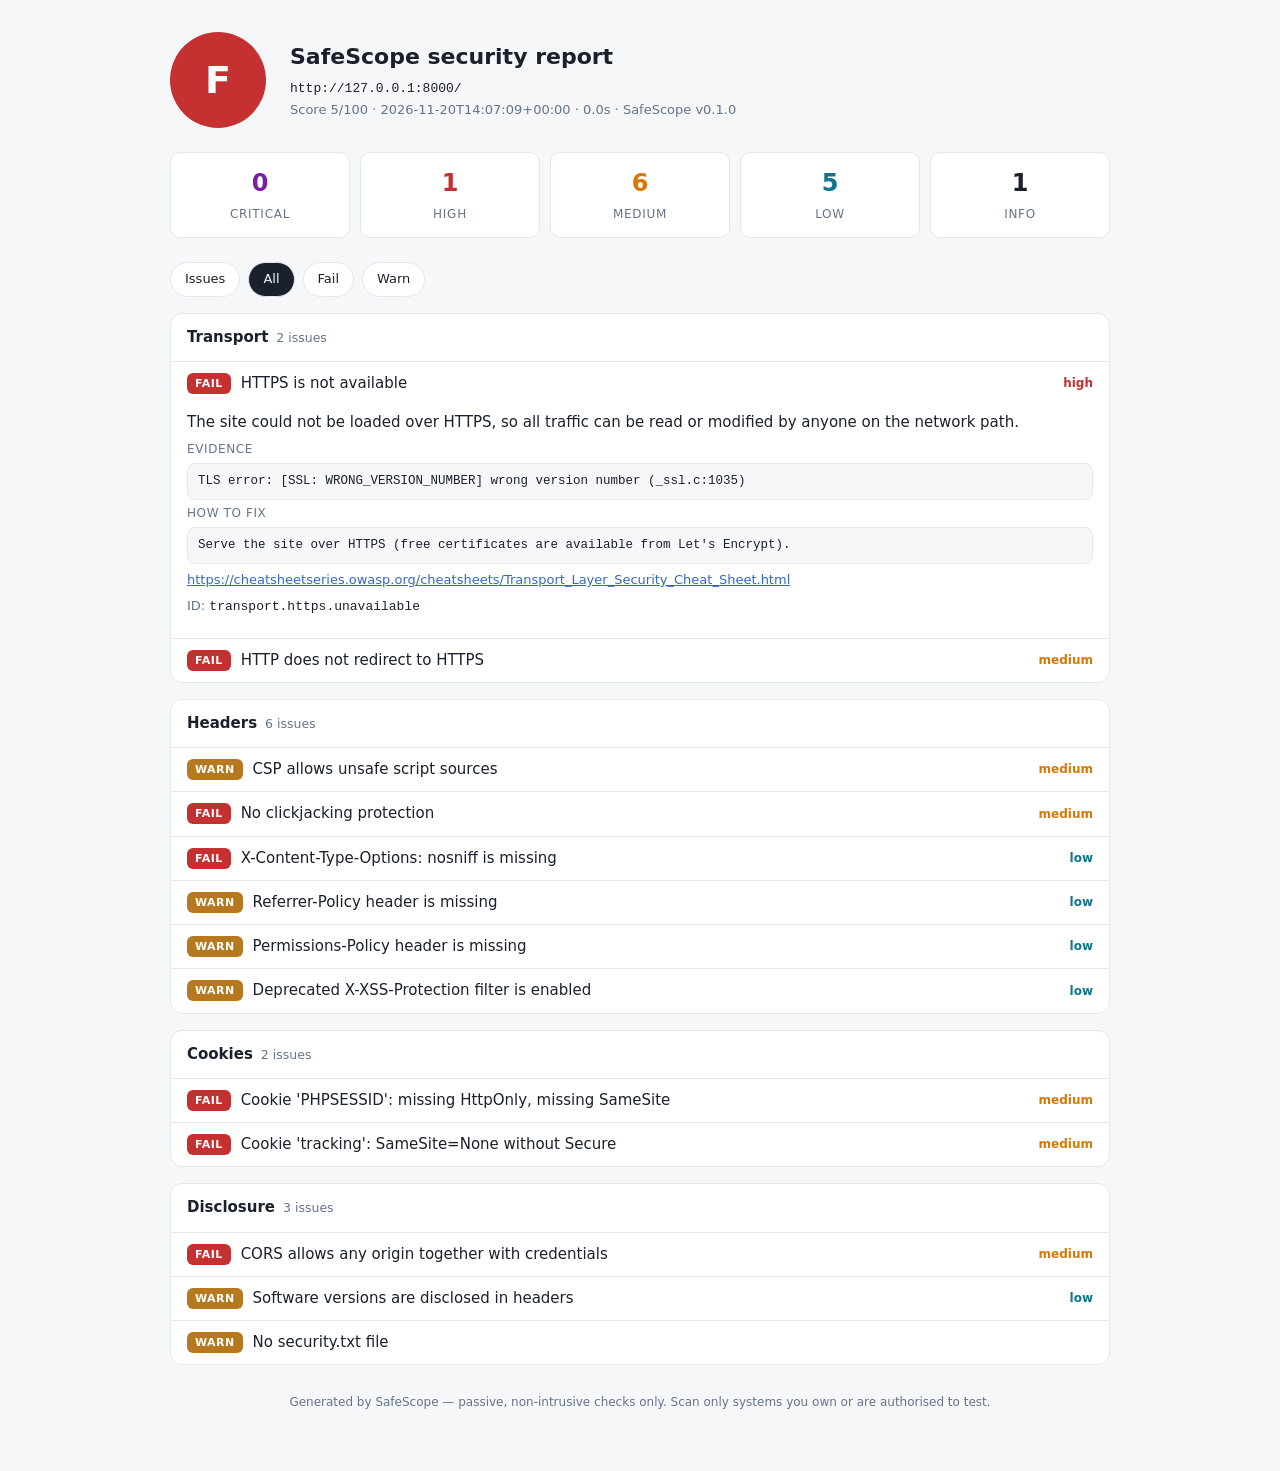
==== examples/sample-report.html @ 5783625c "feat: SafeScope v0.1.0 - passive web security posture scanner - transport, tls, headers, cookies and" ====
<!DOCTYPE html>
<html lang="en">
<head>
<meta charset="utf-8">
<meta name="viewport" content="width=device-width,initial-scale=1">
<title>SafeScope report – http://127.0.0.1:8000/</title>
<style>
:root{--bg:#f6f7f9;--card:#fff;--ink:#1a202c;--muted:#64748b;--line:#e2e8f0;
--pass:#1f9d55;--fail:#c53030;--warn:#b7791f;--info:#3567c6;--error:#8b3fb8;
--critical:#7b1fa2;--high:#c53030;--medium:#d97706;--low:#0e7490}
@media (prefers-color-scheme:dark){:root{--bg:#0f141a;--card:#171e27;--ink:#e6edf3;
--muted:#8b98a8;--line:#273241}}
*{box-sizing:border-box}
body{margin:0;background:var(--bg);color:var(--ink);
font:15px/1.55 system-ui,-apple-system,"Segoe UI",Roboto,sans-serif}
.wrap{max-width:980px;margin:0 auto;padding:32px 20px 60px}
header{display:flex;gap:24px;align-items:center;flex-wrap:wrap;margin-bottom:24px}
.grade{width:96px;height:96px;border-radius:50%;display:grid;place-items:center;
color:#fff;font-size:38px;font-weight:800;flex:none}
h1{font-size:22px;margin:0 0 4px}
.meta{color:var(--muted);font-size:13px}
.meta code{color:var(--ink)}
.counts{display:grid;grid-template-columns:repeat(5,1fr);gap:10px;margin:0 0 24px}
.count{background:var(--card);border:1px solid var(--line);border-radius:10px;padding:12px;text-align:center}
.count b{display:block;font-size:24px}
.count span{font-size:12px;text-transform:uppercase;letter-spacing:.06em;color:var(--muted)}
.toolbar{display:flex;gap:8px;margin:0 0 16px;flex-wrap:wrap}
.toolbar button{border:1px solid var(--line);background:var(--card);color:var(--ink);
border-radius:999px;padding:6px 14px;cursor:pointer;font:inherit;font-size:13px}
.toolbar button[aria-pressed=true]{background:var(--ink);color:var(--bg)}
section{background:var(--card);border:1px solid var(--line);border-radius:12px;margin:0 0 16px;overflow:hidden}
section h2{font-size:15px;margin:0;padding:12px 16px;border-bottom:1px solid var(--line)}
section h2 small{color:var(--muted);font-weight:400;margin-left:8px}
details{border-bottom:1px solid var(--line)}
details:last-child{border-bottom:0}
summary{list-style:none;display:flex;gap:10px;align-items:center;padding:10px 16px;cursor:pointer}
summary::-webkit-details-marker{display:none}
.badge{font-size:11px;font-weight:700;border-radius:6px;padding:2px 8px;color:#fff;flex:none;
text-transform:uppercase;letter-spacing:.04em}
.st-pass{background:var(--pass)}.st-fail{background:var(--fail)}.st-warn{background:var(--warn)}
.st-info{background:var(--info)}.st-error{background:var(--error)}
.sev{margin-left:auto;font-size:12px;font-weight:600;flex:none}
.sev-critical{color:var(--critical)}.sev-high{color:var(--high)}.sev-medium{color:var(--medium)}
.sev-low{color:var(--low)}
.body{padding:0 16px 14px 16px;color:var(--ink)}
.body p{margin:6px 0}
.label{color:var(--muted);font-size:12px;text-transform:uppercase;letter-spacing:.05em}
pre{background:var(--bg);border:1px solid var(--line);border-radius:8px;padding:8px 10px;
white-space:pre-wrap;word-break:break-word;font-size:12.5px;margin:4px 0}
a{color:var(--info)}
footer{color:var(--muted);font-size:12px;margin-top:28px;text-align:center}
</style>
</head>
<body><div class=wrap>
<header>
  <div class=grade style="background:#c53030">F</div>
  <div>
    <h1>SafeScope security report</h1>
    <div class=meta><code>http://127.0.0.1:8000/</code></div>
    <div class=meta>Score 5/100 · 2026-11-20T14:07:09+00:00 ·
      0.0s · SafeScope v0.1.0</div>
  </div>
</header>
<div class=counts><div class=count><b class="sev-critical">0</b><span>critical</span></div><div class=count><b class="sev-high">1</b><span>high</span></div><div class=count><b class="sev-medium">6</b><span>medium</span></div><div class=count><b class="sev-low">5</b><span>low</span></div><div class=count><b class="sev-info">1</b><span>info</span></div></div>
<div class=toolbar><button type=button data-filter="problems" aria-pressed="false">Issues</button><button type=button data-filter="all" aria-pressed="true">All</button><button type=button data-filter="fail" aria-pressed="false">Fail</button><button type=button data-filter="warn" aria-pressed="false">Warn</button></div>
<section><h2>Transport<small>2 issues</small></h2><details data-status="fail" open><summary><span class="badge st-fail">fail</span><span>HTTPS is not available</span><span class="sev sev-high">high</span></summary><div class=body><p>The site could not be loaded over HTTPS, so all traffic can be read or modified by anyone on the network path.</p><div class=label>Evidence</div><pre>TLS error: [SSL: WRONG_VERSION_NUMBER] wrong version number (_ssl.c:1035)</pre><div class=label>How to fix</div><pre>Serve the site over HTTPS (free certificates are available from Let&#x27;s Encrypt).</pre><p class=meta><a href="https://cheatsheetseries.owasp.org/cheatsheets/Transport_Layer_Security_Cheat_Sheet.html" rel="noopener noreferrer" target="_blank">https://cheatsheetseries.owasp.org/cheatsheets/Transport_Layer_Security_Cheat_Sheet.html</a></p><p class=meta>ID: <code>transport.https.unavailable</code></p></div></details><details data-status="fail"><summary><span class="badge st-fail">fail</span><span>HTTP does not redirect to HTTPS</span><span class="sev sev-medium">medium</span></summary><div class=body><p>Visitors who type the address without https:// stay on an unencrypted connection.</p><div class=label>Evidence</div><pre>http://127.0.0.1:8000/ answered 200 without redirecting</pre><div class=label>How to fix</div><pre>Answer every plain HTTP request with a 301 redirect to the HTTPS version of the same URL.</pre><p class=meta><a href="https://cheatsheetseries.owasp.org/cheatsheets/Transport_Layer_Security_Cheat_Sheet.html" rel="noopener noreferrer" target="_blank">https://cheatsheetseries.owasp.org/cheatsheets/Transport_Layer_Security_Cheat_Sheet.html</a></p><p class=meta>ID: <code>transport.http.no_redirect</code></p></div></details></section><section><h2>Headers<small>6 issues</small></h2><details data-status="warn"><summary><span class="badge st-warn">warn</span><span>CSP allows unsafe script sources</span><span class="sev sev-medium">medium</span></summary><div class=body><p>These sources weaken the policy enough that it may not stop XSS: &#x27;unsafe-inline&#x27;, &#x27;unsafe-eval&#x27;, *</p><div class=label>Evidence</div><pre>default-src * &#x27;unsafe-inline&#x27; &#x27;unsafe-eval&#x27;</pre><div class=label>How to fix</div><pre>Replace inline scripts with nonces or hashes and remove &#x27;unsafe-eval&#x27; and wildcards from script-src.</pre><p class=meta><a href="https://developer.mozilla.org/en-US/docs/Web/HTTP/Headers/Content-Security-Policy" rel="noopener noreferrer" target="_blank">https://developer.mozilla.org/en-US/docs/Web/HTTP/Headers/Content-Security-Policy</a></p><p class=meta>ID: <code>headers.csp.unsafe</code></p></div></details><details data-status="fail"><summary><span class="badge st-fail">fail</span><span>No clickjacking protection</span><span class="sev sev-medium">medium</span></summary><div class=body><p>Other sites can embed this page in an invisible frame and trick users into clicking on it (clickjacking).</p><div class=label>How to fix</div><pre>Send &quot;Content-Security-Policy: frame-ancestors &#x27;self&#x27;&quot; or &#x27;X-Frame-Options: DENY&#x27;.</pre><p class=meta><a href="https://developer.mozilla.org/en-US/docs/Web/HTTP/Headers/X-Frame-Options" rel="noopener noreferrer" target="_blank">https://developer.mozilla.org/en-US/docs/Web/HTTP/Headers/X-Frame-Options</a> · <a href="https://developer.mozilla.org/en-US/docs/Web/HTTP/Headers/Content-Security-Policy/frame-ancestors" rel="noopener noreferrer" target="_blank">https://developer.mozilla.org/en-US/docs/Web/HTTP/Headers/Content-Security-Policy/frame-ancestors</a></p><p class=meta>ID: <code>headers.framing.missing</code></p></div></details><details data-status="fail"><summary><span class="badge st-fail">fail</span><span>X-Content-Type-Options: nosniff is missing</span><span class="sev sev-low">low</span></summary><div class=body><p>Browsers may guess (&#x27;sniff&#x27;) content types and execute uploaded files as scripts.</p><div class=label>How to fix</div><pre>Send &#x27;X-Content-Type-Options: nosniff&#x27;.</pre><p class=meta><a href="https://developer.mozilla.org/en-US/docs/Web/HTTP/Headers/X-Content-Type-Options" rel="noopener noreferrer" target="_blank">https://developer.mozilla.org/en-US/docs/Web/HTTP/Headers/X-Content-Type-Options</a></p><p class=meta>ID: <code>headers.nosniff.missing</code></p></div></details><details data-status="warn"><summary><span class="badge st-warn">warn</span><span>Referrer-Policy header is missing</span><span class="sev sev-low">low</span></summary><div class=body><p>Full URLs (which may contain tokens or private paths) can leak to other sites through the Referer header.</p><div class=label>How to fix</div><pre>Send &#x27;Referrer-Policy: strict-origin-when-cross-origin&#x27;.</pre><p class=meta><a href="https://developer.mozilla.org/en-US/docs/Web/HTTP/Headers/Referrer-Policy" rel="noopener noreferrer" target="_blank">https://developer.mozilla.org/en-US/docs/Web/HTTP/Headers/Referrer-Policy</a></p><p class=meta>ID: <code>headers.referrer.missing</code></p></div></details><details data-status="warn"><summary><span class="badge st-warn">warn</span><span>Permissions-Policy header is missing</span><span class="sev sev-low">low</span></summary><div class=body><p>Without it, embedded content may request powerful features such as the camera, microphone or geolocation.</p><div class=label>How to fix</div><pre>Disable what you do not use, e.g. &#x27;Permissions-Policy: camera=(), microphone=(), geolocation=()&#x27;.</pre><p class=meta><a href="https://developer.mozilla.org/en-US/docs/Web/HTTP/Headers/Permissions-Policy" rel="noopener noreferrer" target="_blank">https://developer.mozilla.org/en-US/docs/Web/HTTP/Headers/Permissions-Policy</a> · <a href="https://owasp.org/www-project-secure-headers/" rel="noopener noreferrer" target="_blank">https://owasp.org/www-project-secure-headers/</a></p><p class=meta>ID: <code>headers.permissions.missing</code></p></div></details><details data-status="warn"><summary><span class="badge st-warn">warn</span><span>Deprecated X-XSS-Protection filter is enabled</span><span class="sev sev-low">low</span></summary><div class=body><p>The legacy XSS auditor has been removed from modern browsers and could introduce cross-site leaks in old ones.</p><div class=label>Evidence</div><pre>1; mode=block</pre><div class=label>How to fix</div><pre>Send &#x27;X-XSS-Protection: 0&#x27; (or drop it) and rely on a strong CSP.</pre><p class=meta><a href="https://developer.mozilla.org/en-US/docs/Web/HTTP/Headers/X-XSS-Protection" rel="noopener noreferrer" target="_blank">https://developer.mozilla.org/en-US/docs/Web/HTTP/Headers/X-XSS-Protection</a></p><p class=meta>ID: <code>headers.x_xss_protection.enabled</code></p></div></details></section><section><h2>Cookies<small>2 issues</small></h2><details data-status="fail"><summary><span class="badge st-fail">fail</span><span>Cookie &#x27;PHPSESSID&#x27;: missing HttpOnly, missing SameSite</span><span class="sev sev-medium">medium</span></summary><div class=body><p>Secure keeps the cookie off plain HTTP, HttpOnly hides it from JavaScript (limiting XSS damage) and SameSite helps against CSRF.</p><div class=label>Evidence</div><pre>attributes: path</pre><div class=label>How to fix</div><pre>Set-Cookie: PHPSESSID=...; Secure; HttpOnly; SameSite=Lax</pre><p class=meta><a href="https://developer.mozilla.org/en-US/docs/Web/HTTP/Cookies" rel="noopener noreferrer" target="_blank">https://developer.mozilla.org/en-US/docs/Web/HTTP/Cookies</a></p><p class=meta>ID: <code>cookies.PHPSESSID.flags</code></p></div></details><details data-status="fail"><summary><span class="badge st-fail">fail</span><span>Cookie &#x27;tracking&#x27;: SameSite=None without Secure</span><span class="sev sev-medium">medium</span></summary><div class=body><p>Secure keeps the cookie off plain HTTP, HttpOnly hides it from JavaScript (limiting XSS damage) and SameSite helps against CSRF.</p><div class=label>Evidence</div><pre>attributes: samesite</pre><div class=label>How to fix</div><pre>Set-Cookie: tracking=...; Secure; HttpOnly; SameSite=Lax</pre><p class=meta><a href="https://developer.mozilla.org/en-US/docs/Web/HTTP/Cookies" rel="noopener noreferrer" target="_blank">https://developer.mozilla.org/en-US/docs/Web/HTTP/Cookies</a></p><p class=meta>ID: <code>cookies.tracking.flags</code></p></div></details></section><section><h2>Disclosure<small>3 issues</small></h2><details data-status="fail"><summary><span class="badge st-fail">fail</span><span>CORS allows any origin together with credentials</span><span class="sev sev-medium">medium</span></summary><div class=body><p>This combination is invalid and signals a CORS configuration that may reflect arbitrary origins on other endpoints.</p><div class=label>Evidence</div><pre>Access-Control-Allow-Origin: *; Access-Control-Allow-Credentials: true</pre><div class=label>How to fix</div><pre>Allow-list specific trusted origins instead of &#x27;*&#x27;.</pre><p class=meta>ID: <code>disclosure.cors.wildcard_credentials</code></p></div></details><details data-status="warn"><summary><span class="badge st-warn">warn</span><span>Software versions are disclosed in headers</span><span class="sev sev-low">low</span></summary><div class=body><p>Version banners make it easier to match the server against known vulnerabilities.</p><div class=label>Evidence</div><pre>Server: Apache/2.4.41 (Ubuntu); X-Powered-By: PHP/7.4.3</pre><div class=label>How to fix</div><pre>Hide version numbers (e.g. &#x27;server_tokens off;&#x27; in nginx, &#x27;ServerTokens Prod&#x27; in Apache, remove X-Powered-By).</pre><p class=meta><a href="https://owasp.org/www-project-web-security-testing-guide/latest/4-Web_Application_Security_Testing/01-Information_Gathering/02-Fingerprint_Web_Server" rel="noopener noreferrer" target="_blank">https://owasp.org/www-project-web-security-testing-guide/latest/4-Web_Application_Security_Testing/01-Information_Gathering/02-Fingerprint_Web_Server</a></p><p class=meta>ID: <code>disclosure.versions</code></p></div></details><details data-status="warn"><summary><span class="badge st-warn">warn</span><span>No security.txt file</span></summary><div class=body><p>security.txt (RFC 9116) tells researchers how to report vulnerabilities to you responsibly.</p><div class=label>Evidence</div><pre>HTTP 404</pre><div class=label>How to fix</div><pre>Publish /.well-known/security.txt with at least &#x27;Contact:&#x27; and &#x27;Expires:&#x27;.</pre><p class=meta><a href="https://securitytxt.org/" rel="noopener noreferrer" target="_blank">https://securitytxt.org/</a></p><p class=meta>ID: <code>disclosure.security_txt.missing</code></p></div></details></section>
<footer>Generated by SafeScope — passive, non-intrusive checks only.
Scan only systems you own or are authorised to test.</footer>
</div><script>
document.querySelectorAll('.toolbar button').forEach(function(b){
  b.addEventListener('click',function(){
    document.querySelectorAll('.toolbar button').forEach(function(x){x.setAttribute('aria-pressed','false')});
    b.setAttribute('aria-pressed','true');
    var f=b.dataset.filter;
    document.querySelectorAll('details[data-status]').forEach(function(d){
      d.hidden = f==='problems' ? !(d.dataset.status==='fail'||d.dataset.status==='warn') :
                 f==='all' ? false : d.dataset.status!==f;
    });
    document.querySelectorAll('section').forEach(function(s){
      s.hidden = !s.querySelector('details:not([hidden])');
    });
  });
});
</script></body></html>
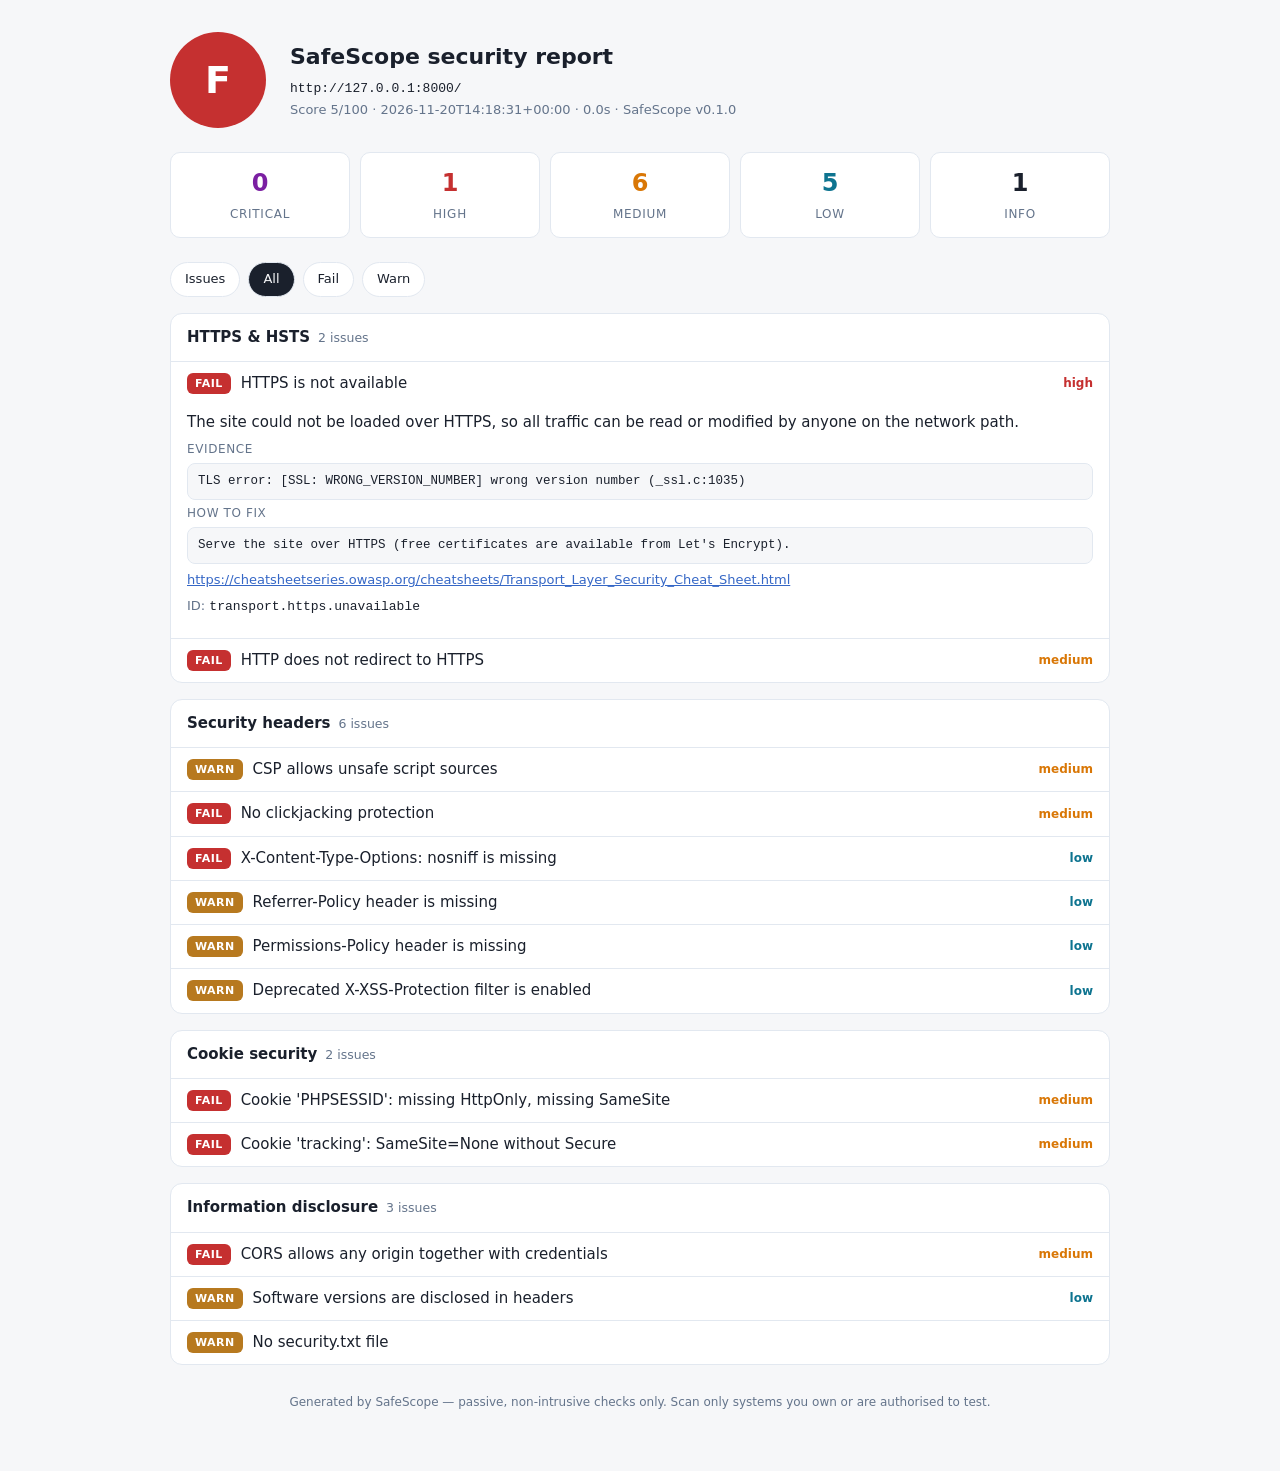
==== commit 16bad575: "feat(web): web app for Vercel, SSRF guard and real-world tests - web UI + JSON API (safescope serve," ====
--- a/examples/sample-report.html
+++ b/examples/sample-report.html
@@ -57,13 +57,13 @@
   <div>
     <h1>SafeScope security report</h1>
     <div class=meta><code>http://127.0.0.1:8000/</code></div>
-    <div class=meta>Score 5/100 · 2026-11-20T14:07:09+00:00 ·
+    <div class=meta>Score 5/100 · 2026-11-20T14:18:31+00:00 ·
       0.0s · SafeScope v0.1.0</div>
   </div>
 </header>
 <div class=counts><div class=count><b class="sev-critical">0</b><span>critical</span></div><div class=count><b class="sev-high">1</b><span>high</span></div><div class=count><b class="sev-medium">6</b><span>medium</span></div><div class=count><b class="sev-low">5</b><span>low</span></div><div class=count><b class="sev-info">1</b><span>info</span></div></div>
 <div class=toolbar><button type=button data-filter="problems" aria-pressed="false">Issues</button><button type=button data-filter="all" aria-pressed="true">All</button><button type=button data-filter="fail" aria-pressed="false">Fail</button><button type=button data-filter="warn" aria-pressed="false">Warn</button></div>
-<section><h2>Transport<small>2 issues</small></h2><details data-status="fail" open><summary><span class="badge st-fail">fail</span><span>HTTPS is not available</span><span class="sev sev-high">high</span></summary><div class=body><p>The site could not be loaded over HTTPS, so all traffic can be read or modified by anyone on the network path.</p><div class=label>Evidence</div><pre>TLS error: [SSL: WRONG_VERSION_NUMBER] wrong version number (_ssl.c:1035)</pre><div class=label>How to fix</div><pre>Serve the site over HTTPS (free certificates are available from Let&#x27;s Encrypt).</pre><p class=meta><a href="https://cheatsheetseries.owasp.org/cheatsheets/Transport_Layer_Security_Cheat_Sheet.html" rel="noopener noreferrer" target="_blank">https://cheatsheetseries.owasp.org/cheatsheets/Transport_Layer_Security_Cheat_Sheet.html</a></p><p class=meta>ID: <code>transport.https.unavailable</code></p></div></details><details data-status="fail"><summary><span class="badge st-fail">fail</span><span>HTTP does not redirect to HTTPS</span><span class="sev sev-medium">medium</span></summary><div class=body><p>Visitors who type the address without https:// stay on an unencrypted connection.</p><div class=label>Evidence</div><pre>http://127.0.0.1:8000/ answered 200 without redirecting</pre><div class=label>How to fix</div><pre>Answer every plain HTTP request with a 301 redirect to the HTTPS version of the same URL.</pre><p class=meta><a href="https://cheatsheetseries.owasp.org/cheatsheets/Transport_Layer_Security_Cheat_Sheet.html" rel="noopener noreferrer" target="_blank">https://cheatsheetseries.owasp.org/cheatsheets/Transport_Layer_Security_Cheat_Sheet.html</a></p><p class=meta>ID: <code>transport.http.no_redirect</code></p></div></details></section><section><h2>Headers<small>6 issues</small></h2><details data-status="warn"><summary><span class="badge st-warn">warn</span><span>CSP allows unsafe script sources</span><span class="sev sev-medium">medium</span></summary><div class=body><p>These sources weaken the policy enough that it may not stop XSS: &#x27;unsafe-inline&#x27;, &#x27;unsafe-eval&#x27;, *</p><div class=label>Evidence</div><pre>default-src * &#x27;unsafe-inline&#x27; &#x27;unsafe-eval&#x27;</pre><div class=label>How to fix</div><pre>Replace inline scripts with nonces or hashes and remove &#x27;unsafe-eval&#x27; and wildcards from script-src.</pre><p class=meta><a href="https://developer.mozilla.org/en-US/docs/Web/HTTP/Headers/Content-Security-Policy" rel="noopener noreferrer" target="_blank">https://developer.mozilla.org/en-US/docs/Web/HTTP/Headers/Content-Security-Policy</a></p><p class=meta>ID: <code>headers.csp.unsafe</code></p></div></details><details data-status="fail"><summary><span class="badge st-fail">fail</span><span>No clickjacking protection</span><span class="sev sev-medium">medium</span></summary><div class=body><p>Other sites can embed this page in an invisible frame and trick users into clicking on it (clickjacking).</p><div class=label>How to fix</div><pre>Send &quot;Content-Security-Policy: frame-ancestors &#x27;self&#x27;&quot; or &#x27;X-Frame-Options: DENY&#x27;.</pre><p class=meta><a href="https://developer.mozilla.org/en-US/docs/Web/HTTP/Headers/X-Frame-Options" rel="noopener noreferrer" target="_blank">https://developer.mozilla.org/en-US/docs/Web/HTTP/Headers/X-Frame-Options</a> · <a href="https://developer.mozilla.org/en-US/docs/Web/HTTP/Headers/Content-Security-Policy/frame-ancestors" rel="noopener noreferrer" target="_blank">https://developer.mozilla.org/en-US/docs/Web/HTTP/Headers/Content-Security-Policy/frame-ancestors</a></p><p class=meta>ID: <code>headers.framing.missing</code></p></div></details><details data-status="fail"><summary><span class="badge st-fail">fail</span><span>X-Content-Type-Options: nosniff is missing</span><span class="sev sev-low">low</span></summary><div class=body><p>Browsers may guess (&#x27;sniff&#x27;) content types and execute uploaded files as scripts.</p><div class=label>How to fix</div><pre>Send &#x27;X-Content-Type-Options: nosniff&#x27;.</pre><p class=meta><a href="https://developer.mozilla.org/en-US/docs/Web/HTTP/Headers/X-Content-Type-Options" rel="noopener noreferrer" target="_blank">https://developer.mozilla.org/en-US/docs/Web/HTTP/Headers/X-Content-Type-Options</a></p><p class=meta>ID: <code>headers.nosniff.missing</code></p></div></details><details data-status="warn"><summary><span class="badge st-warn">warn</span><span>Referrer-Policy header is missing</span><span class="sev sev-low">low</span></summary><div class=body><p>Full URLs (which may contain tokens or private paths) can leak to other sites through the Referer header.</p><div class=label>How to fix</div><pre>Send &#x27;Referrer-Policy: strict-origin-when-cross-origin&#x27;.</pre><p class=meta><a href="https://developer.mozilla.org/en-US/docs/Web/HTTP/Headers/Referrer-Policy" rel="noopener noreferrer" target="_blank">https://developer.mozilla.org/en-US/docs/Web/HTTP/Headers/Referrer-Policy</a></p><p class=meta>ID: <code>headers.referrer.missing</code></p></div></details><details data-status="warn"><summary><span class="badge st-warn">warn</span><span>Permissions-Policy header is missing</span><span class="sev sev-low">low</span></summary><div class=body><p>Without it, embedded content may request powerful features such as the camera, microphone or geolocation.</p><div class=label>How to fix</div><pre>Disable what you do not use, e.g. &#x27;Permissions-Policy: camera=(), microphone=(), geolocation=()&#x27;.</pre><p class=meta><a href="https://developer.mozilla.org/en-US/docs/Web/HTTP/Headers/Permissions-Policy" rel="noopener noreferrer" target="_blank">https://developer.mozilla.org/en-US/docs/Web/HTTP/Headers/Permissions-Policy</a> · <a href="https://owasp.org/www-project-secure-headers/" rel="noopener noreferrer" target="_blank">https://owasp.org/www-project-secure-headers/</a></p><p class=meta>ID: <code>headers.permissions.missing</code></p></div></details><details data-status="warn"><summary><span class="badge st-warn">warn</span><span>Deprecated X-XSS-Protection filter is enabled</span><span class="sev sev-low">low</span></summary><div class=body><p>The legacy XSS auditor has been removed from modern browsers and could introduce cross-site leaks in old ones.</p><div class=label>Evidence</div><pre>1; mode=block</pre><div class=label>How to fix</div><pre>Send &#x27;X-XSS-Protection: 0&#x27; (or drop it) and rely on a strong CSP.</pre><p class=meta><a href="https://developer.mozilla.org/en-US/docs/Web/HTTP/Headers/X-XSS-Protection" rel="noopener noreferrer" target="_blank">https://developer.mozilla.org/en-US/docs/Web/HTTP/Headers/X-XSS-Protection</a></p><p class=meta>ID: <code>headers.x_xss_protection.enabled</code></p></div></details></section><section><h2>Cookies<small>2 issues</small></h2><details data-status="fail"><summary><span class="badge st-fail">fail</span><span>Cookie &#x27;PHPSESSID&#x27;: missing HttpOnly, missing SameSite</span><span class="sev sev-medium">medium</span></summary><div class=body><p>Secure keeps the cookie off plain HTTP, HttpOnly hides it from JavaScript (limiting XSS damage) and SameSite helps against CSRF.</p><div class=label>Evidence</div><pre>attributes: path</pre><div class=label>How to fix</div><pre>Set-Cookie: PHPSESSID=...; Secure; HttpOnly; SameSite=Lax</pre><p class=meta><a href="https://developer.mozilla.org/en-US/docs/Web/HTTP/Cookies" rel="noopener noreferrer" target="_blank">https://developer.mozilla.org/en-US/docs/Web/HTTP/Cookies</a></p><p class=meta>ID: <code>cookies.PHPSESSID.flags</code></p></div></details><details data-status="fail"><summary><span class="badge st-fail">fail</span><span>Cookie &#x27;tracking&#x27;: SameSite=None without Secure</span><span class="sev sev-medium">medium</span></summary><div class=body><p>Secure keeps the cookie off plain HTTP, HttpOnly hides it from JavaScript (limiting XSS damage) and SameSite helps against CSRF.</p><div class=label>Evidence</div><pre>attributes: samesite</pre><div class=label>How to fix</div><pre>Set-Cookie: tracking=...; Secure; HttpOnly; SameSite=Lax</pre><p class=meta><a href="https://developer.mozilla.org/en-US/docs/Web/HTTP/Cookies" rel="noopener noreferrer" target="_blank">https://developer.mozilla.org/en-US/docs/Web/HTTP/Cookies</a></p><p class=meta>ID: <code>cookies.tracking.flags</code></p></div></details></section><section><h2>Disclosure<small>3 issues</small></h2><details data-status="fail"><summary><span class="badge st-fail">fail</span><span>CORS allows any origin together with credentials</span><span class="sev sev-medium">medium</span></summary><div class=body><p>This combination is invalid and signals a CORS configuration that may reflect arbitrary origins on other endpoints.</p><div class=label>Evidence</div><pre>Access-Control-Allow-Origin: *; Access-Control-Allow-Credentials: true</pre><div class=label>How to fix</div><pre>Allow-list specific trusted origins instead of &#x27;*&#x27;.</pre><p class=meta>ID: <code>disclosure.cors.wildcard_credentials</code></p></div></details><details data-status="warn"><summary><span class="badge st-warn">warn</span><span>Software versions are disclosed in headers</span><span class="sev sev-low">low</span></summary><div class=body><p>Version banners make it easier to match the server against known vulnerabilities.</p><div class=label>Evidence</div><pre>Server: Apache/2.4.41 (Ubuntu); X-Powered-By: PHP/7.4.3</pre><div class=label>How to fix</div><pre>Hide version numbers (e.g. &#x27;server_tokens off;&#x27; in nginx, &#x27;ServerTokens Prod&#x27; in Apache, remove X-Powered-By).</pre><p class=meta><a href="https://owasp.org/www-project-web-security-testing-guide/latest/4-Web_Application_Security_Testing/01-Information_Gathering/02-Fingerprint_Web_Server" rel="noopener noreferrer" target="_blank">https://owasp.org/www-project-web-security-testing-guide/latest/4-Web_Application_Security_Testing/01-Information_Gathering/02-Fingerprint_Web_Server</a></p><p class=meta>ID: <code>disclosure.versions</code></p></div></details><details data-status="warn"><summary><span class="badge st-warn">warn</span><span>No security.txt file</span></summary><div class=body><p>security.txt (RFC 9116) tells researchers how to report vulnerabilities to you responsibly.</p><div class=label>Evidence</div><pre>HTTP 404</pre><div class=label>How to fix</div><pre>Publish /.well-known/security.txt with at least &#x27;Contact:&#x27; and &#x27;Expires:&#x27;.</pre><p class=meta><a href="https://securitytxt.org/" rel="noopener noreferrer" target="_blank">https://securitytxt.org/</a></p><p class=meta>ID: <code>disclosure.security_txt.missing</code></p></div></details></section>
+<section><h2>HTTPS &amp; HSTS<small>2 issues</small></h2><details data-status="fail" open><summary><span class="badge st-fail">fail</span><span>HTTPS is not available</span><span class="sev sev-high">high</span></summary><div class=body><p>The site could not be loaded over HTTPS, so all traffic can be read or modified by anyone on the network path.</p><div class=label>Evidence</div><pre>TLS error: [SSL: WRONG_VERSION_NUMBER] wrong version number (_ssl.c:1035)</pre><div class=label>How to fix</div><pre>Serve the site over HTTPS (free certificates are available from Let&#x27;s Encrypt).</pre><p class=meta><a href="https://cheatsheetseries.owasp.org/cheatsheets/Transport_Layer_Security_Cheat_Sheet.html" rel="noopener noreferrer" target="_blank">https://cheatsheetseries.owasp.org/cheatsheets/Transport_Layer_Security_Cheat_Sheet.html</a></p><p class=meta>ID: <code>transport.https.unavailable</code></p></div></details><details data-status="fail"><summary><span class="badge st-fail">fail</span><span>HTTP does not redirect to HTTPS</span><span class="sev sev-medium">medium</span></summary><div class=body><p>Visitors who type the address without https:// stay on an unencrypted connection.</p><div class=label>Evidence</div><pre>http://127.0.0.1:8000/ answered 200 without redirecting</pre><div class=label>How to fix</div><pre>Answer every plain HTTP request with a 301 redirect to the HTTPS version of the same URL.</pre><p class=meta><a href="https://cheatsheetseries.owasp.org/cheatsheets/Transport_Layer_Security_Cheat_Sheet.html" rel="noopener noreferrer" target="_blank">https://cheatsheetseries.owasp.org/cheatsheets/Transport_Layer_Security_Cheat_Sheet.html</a></p><p class=meta>ID: <code>transport.http.no_redirect</code></p></div></details></section><section><h2>Security headers<small>6 issues</small></h2><details data-status="warn"><summary><span class="badge st-warn">warn</span><span>CSP allows unsafe script sources</span><span class="sev sev-medium">medium</span></summary><div class=body><p>These sources weaken the policy enough that it may not stop XSS: &#x27;unsafe-inline&#x27;, &#x27;unsafe-eval&#x27;, *</p><div class=label>Evidence</div><pre>default-src * &#x27;unsafe-inline&#x27; &#x27;unsafe-eval&#x27;</pre><div class=label>How to fix</div><pre>Replace inline scripts with nonces or hashes and remove &#x27;unsafe-eval&#x27; and wildcards from script-src.</pre><p class=meta><a href="https://developer.mozilla.org/en-US/docs/Web/HTTP/Headers/Content-Security-Policy" rel="noopener noreferrer" target="_blank">https://developer.mozilla.org/en-US/docs/Web/HTTP/Headers/Content-Security-Policy</a></p><p class=meta>ID: <code>headers.csp.unsafe</code></p></div></details><details data-status="fail"><summary><span class="badge st-fail">fail</span><span>No clickjacking protection</span><span class="sev sev-medium">medium</span></summary><div class=body><p>Other sites can embed this page in an invisible frame and trick users into clicking on it (clickjacking).</p><div class=label>How to fix</div><pre>Send &quot;Content-Security-Policy: frame-ancestors &#x27;self&#x27;&quot; or &#x27;X-Frame-Options: DENY&#x27;.</pre><p class=meta><a href="https://developer.mozilla.org/en-US/docs/Web/HTTP/Headers/X-Frame-Options" rel="noopener noreferrer" target="_blank">https://developer.mozilla.org/en-US/docs/Web/HTTP/Headers/X-Frame-Options</a> · <a href="https://developer.mozilla.org/en-US/docs/Web/HTTP/Headers/Content-Security-Policy/frame-ancestors" rel="noopener noreferrer" target="_blank">https://developer.mozilla.org/en-US/docs/Web/HTTP/Headers/Content-Security-Policy/frame-ancestors</a></p><p class=meta>ID: <code>headers.framing.missing</code></p></div></details><details data-status="fail"><summary><span class="badge st-fail">fail</span><span>X-Content-Type-Options: nosniff is missing</span><span class="sev sev-low">low</span></summary><div class=body><p>Browsers may guess (&#x27;sniff&#x27;) content types and execute uploaded files as scripts.</p><div class=label>How to fix</div><pre>Send &#x27;X-Content-Type-Options: nosniff&#x27;.</pre><p class=meta><a href="https://developer.mozilla.org/en-US/docs/Web/HTTP/Headers/X-Content-Type-Options" rel="noopener noreferrer" target="_blank">https://developer.mozilla.org/en-US/docs/Web/HTTP/Headers/X-Content-Type-Options</a></p><p class=meta>ID: <code>headers.nosniff.missing</code></p></div></details><details data-status="warn"><summary><span class="badge st-warn">warn</span><span>Referrer-Policy header is missing</span><span class="sev sev-low">low</span></summary><div class=body><p>Full URLs (which may contain tokens or private paths) can leak to other sites through the Referer header.</p><div class=label>How to fix</div><pre>Send &#x27;Referrer-Policy: strict-origin-when-cross-origin&#x27;.</pre><p class=meta><a href="https://developer.mozilla.org/en-US/docs/Web/HTTP/Headers/Referrer-Policy" rel="noopener noreferrer" target="_blank">https://developer.mozilla.org/en-US/docs/Web/HTTP/Headers/Referrer-Policy</a></p><p class=meta>ID: <code>headers.referrer.missing</code></p></div></details><details data-status="warn"><summary><span class="badge st-warn">warn</span><span>Permissions-Policy header is missing</span><span class="sev sev-low">low</span></summary><div class=body><p>Without it, embedded content may request powerful features such as the camera, microphone or geolocation.</p><div class=label>How to fix</div><pre>Disable what you do not use, e.g. &#x27;Permissions-Policy: camera=(), microphone=(), geolocation=()&#x27;.</pre><p class=meta><a href="https://developer.mozilla.org/en-US/docs/Web/HTTP/Headers/Permissions-Policy" rel="noopener noreferrer" target="_blank">https://developer.mozilla.org/en-US/docs/Web/HTTP/Headers/Permissions-Policy</a> · <a href="https://owasp.org/www-project-secure-headers/" rel="noopener noreferrer" target="_blank">https://owasp.org/www-project-secure-headers/</a></p><p class=meta>ID: <code>headers.permissions.missing</code></p></div></details><details data-status="warn"><summary><span class="badge st-warn">warn</span><span>Deprecated X-XSS-Protection filter is enabled</span><span class="sev sev-low">low</span></summary><div class=body><p>The legacy XSS auditor has been removed from modern browsers and could introduce cross-site leaks in old ones.</p><div class=label>Evidence</div><pre>1; mode=block</pre><div class=label>How to fix</div><pre>Send &#x27;X-XSS-Protection: 0&#x27; (or drop it) and rely on a strong CSP.</pre><p class=meta><a href="https://developer.mozilla.org/en-US/docs/Web/HTTP/Headers/X-XSS-Protection" rel="noopener noreferrer" target="_blank">https://developer.mozilla.org/en-US/docs/Web/HTTP/Headers/X-XSS-Protection</a></p><p class=meta>ID: <code>headers.x_xss_protection.enabled</code></p></div></details></section><section><h2>Cookie security<small>2 issues</small></h2><details data-status="fail"><summary><span class="badge st-fail">fail</span><span>Cookie &#x27;PHPSESSID&#x27;: missing HttpOnly, missing SameSite</span><span class="sev sev-medium">medium</span></summary><div class=body><p>Secure keeps the cookie off plain HTTP, HttpOnly hides it from JavaScript (limiting XSS damage) and SameSite helps against CSRF.</p><div class=label>Evidence</div><pre>attributes: path</pre><div class=label>How to fix</div><pre>Set-Cookie: PHPSESSID=...; Secure; HttpOnly; SameSite=Lax</pre><p class=meta><a href="https://developer.mozilla.org/en-US/docs/Web/HTTP/Cookies" rel="noopener noreferrer" target="_blank">https://developer.mozilla.org/en-US/docs/Web/HTTP/Cookies</a></p><p class=meta>ID: <code>cookies.PHPSESSID.flags</code></p></div></details><details data-status="fail"><summary><span class="badge st-fail">fail</span><span>Cookie &#x27;tracking&#x27;: SameSite=None without Secure</span><span class="sev sev-medium">medium</span></summary><div class=body><p>Secure keeps the cookie off plain HTTP, HttpOnly hides it from JavaScript (limiting XSS damage) and SameSite helps against CSRF.</p><div class=label>Evidence</div><pre>attributes: samesite</pre><div class=label>How to fix</div><pre>Set-Cookie: tracking=...; Secure; HttpOnly; SameSite=Lax</pre><p class=meta><a href="https://developer.mozilla.org/en-US/docs/Web/HTTP/Cookies" rel="noopener noreferrer" target="_blank">https://developer.mozilla.org/en-US/docs/Web/HTTP/Cookies</a></p><p class=meta>ID: <code>cookies.tracking.flags</code></p></div></details></section><section><h2>Information disclosure<small>3 issues</small></h2><details data-status="fail"><summary><span class="badge st-fail">fail</span><span>CORS allows any origin together with credentials</span><span class="sev sev-medium">medium</span></summary><div class=body><p>This combination is invalid and signals a CORS configuration that may reflect arbitrary origins on other endpoints.</p><div class=label>Evidence</div><pre>Access-Control-Allow-Origin: *; Access-Control-Allow-Credentials: true</pre><div class=label>How to fix</div><pre>Allow-list specific trusted origins instead of &#x27;*&#x27;.</pre><p class=meta>ID: <code>disclosure.cors.wildcard_credentials</code></p></div></details><details data-status="warn"><summary><span class="badge st-warn">warn</span><span>Software versions are disclosed in headers</span><span class="sev sev-low">low</span></summary><div class=body><p>Version banners make it easier to match the server against known vulnerabilities.</p><div class=label>Evidence</div><pre>Server: Apache/2.4.41 (Ubuntu); X-Powered-By: PHP/7.4.3</pre><div class=label>How to fix</div><pre>Hide version numbers (e.g. &#x27;server_tokens off;&#x27; in nginx, &#x27;ServerTokens Prod&#x27; in Apache, remove X-Powered-By).</pre><p class=meta><a href="https://owasp.org/www-project-web-security-testing-guide/latest/4-Web_Application_Security_Testing/01-Information_Gathering/02-Fingerprint_Web_Server" rel="noopener noreferrer" target="_blank">https://owasp.org/www-project-web-security-testing-guide/latest/4-Web_Application_Security_Testing/01-Information_Gathering/02-Fingerprint_Web_Server</a></p><p class=meta>ID: <code>disclosure.versions</code></p></div></details><details data-status="warn"><summary><span class="badge st-warn">warn</span><span>No security.txt file</span></summary><div class=body><p>security.txt (RFC 9116) tells researchers how to report vulnerabilities to you responsibly.</p><div class=label>Evidence</div><pre>HTTP 404</pre><div class=label>How to fix</div><pre>Publish /.well-known/security.txt with at least &#x27;Contact:&#x27; and &#x27;Expires:&#x27;.</pre><p class=meta><a href="https://securitytxt.org/" rel="noopener noreferrer" target="_blank">https://securitytxt.org/</a></p><p class=meta>ID: <code>disclosure.security_txt.missing</code></p></div></details></section>
 <footer>Generated by SafeScope — passive, non-intrusive checks only.
 Scan only systems you own or are authorised to test.</footer>
 </div><script>
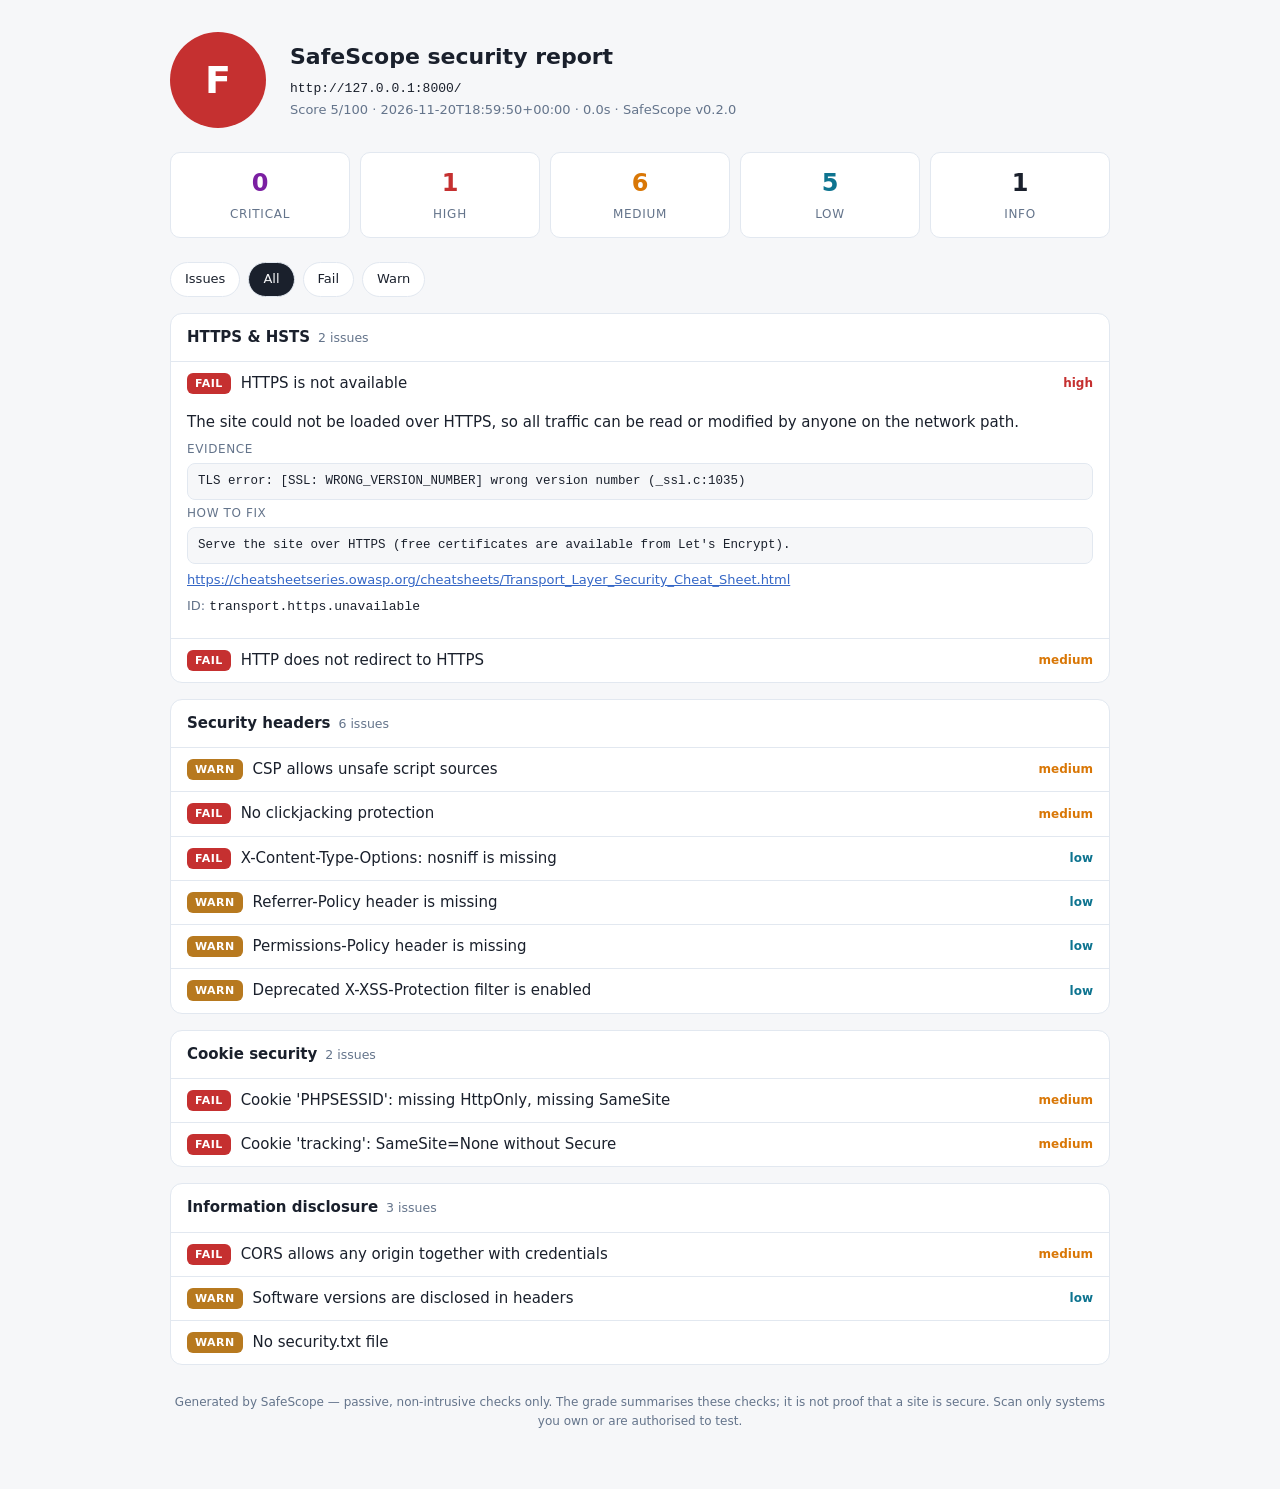
==== commit ef1b45ba: "docs: v0.2.0 documentation, contributor workflow and release notes - README restructured: quick star" ====
--- a/examples/sample-report.html
+++ b/examples/sample-report.html
@@ -38,7 +38,7 @@
 .badge{font-size:11px;font-weight:700;border-radius:6px;padding:2px 8px;color:#fff;flex:none;
 text-transform:uppercase;letter-spacing:.04em}
 .st-pass{background:var(--pass)}.st-fail{background:var(--fail)}.st-warn{background:var(--warn)}
-.st-info{background:var(--info)}.st-error{background:var(--error)}
+.st-info{background:var(--info)}.st-error{background:var(--error)}.st-skipped{background:#64748b}
 .sev{margin-left:auto;font-size:12px;font-weight:600;flex:none}
 .sev-critical{color:var(--critical)}.sev-high{color:var(--high)}.sev-medium{color:var(--medium)}
 .sev-low{color:var(--low)}
@@ -57,14 +57,15 @@
   <div>
     <h1>SafeScope security report</h1>
     <div class=meta><code>http://127.0.0.1:8000/</code></div>
-    <div class=meta>Score 5/100 · 2026-11-20T14:18:31+00:00 ·
-      0.0s · SafeScope v0.1.0</div>
+    <div class=meta>Score 5/100 · 2026-11-20T18:59:50+00:00 ·
+      0.0s · SafeScope v0.2.0</div>
   </div>
 </header>
 <div class=counts><div class=count><b class="sev-critical">0</b><span>critical</span></div><div class=count><b class="sev-high">1</b><span>high</span></div><div class=count><b class="sev-medium">6</b><span>medium</span></div><div class=count><b class="sev-low">5</b><span>low</span></div><div class=count><b class="sev-info">1</b><span>info</span></div></div>
 <div class=toolbar><button type=button data-filter="problems" aria-pressed="false">Issues</button><button type=button data-filter="all" aria-pressed="true">All</button><button type=button data-filter="fail" aria-pressed="false">Fail</button><button type=button data-filter="warn" aria-pressed="false">Warn</button></div>
 <section><h2>HTTPS &amp; HSTS<small>2 issues</small></h2><details data-status="fail" open><summary><span class="badge st-fail">fail</span><span>HTTPS is not available</span><span class="sev sev-high">high</span></summary><div class=body><p>The site could not be loaded over HTTPS, so all traffic can be read or modified by anyone on the network path.</p><div class=label>Evidence</div><pre>TLS error: [SSL: WRONG_VERSION_NUMBER] wrong version number (_ssl.c:1035)</pre><div class=label>How to fix</div><pre>Serve the site over HTTPS (free certificates are available from Let&#x27;s Encrypt).</pre><p class=meta><a href="https://cheatsheetseries.owasp.org/cheatsheets/Transport_Layer_Security_Cheat_Sheet.html" rel="noopener noreferrer" target="_blank">https://cheatsheetseries.owasp.org/cheatsheets/Transport_Layer_Security_Cheat_Sheet.html</a></p><p class=meta>ID: <code>transport.https.unavailable</code></p></div></details><details data-status="fail"><summary><span class="badge st-fail">fail</span><span>HTTP does not redirect to HTTPS</span><span class="sev sev-medium">medium</span></summary><div class=body><p>Visitors who type the address without https:// stay on an unencrypted connection.</p><div class=label>Evidence</div><pre>http://127.0.0.1:8000/ answered 200 without redirecting</pre><div class=label>How to fix</div><pre>Answer every plain HTTP request with a 301 redirect to the HTTPS version of the same URL.</pre><p class=meta><a href="https://cheatsheetseries.owasp.org/cheatsheets/Transport_Layer_Security_Cheat_Sheet.html" rel="noopener noreferrer" target="_blank">https://cheatsheetseries.owasp.org/cheatsheets/Transport_Layer_Security_Cheat_Sheet.html</a></p><p class=meta>ID: <code>transport.http.no_redirect</code></p></div></details></section><section><h2>Security headers<small>6 issues</small></h2><details data-status="warn"><summary><span class="badge st-warn">warn</span><span>CSP allows unsafe script sources</span><span class="sev sev-medium">medium</span></summary><div class=body><p>These sources weaken the policy enough that it may not stop XSS: &#x27;unsafe-inline&#x27;, &#x27;unsafe-eval&#x27;, *</p><div class=label>Evidence</div><pre>default-src * &#x27;unsafe-inline&#x27; &#x27;unsafe-eval&#x27;</pre><div class=label>How to fix</div><pre>Replace inline scripts with nonces or hashes and remove &#x27;unsafe-eval&#x27; and wildcards from script-src.</pre><p class=meta><a href="https://developer.mozilla.org/en-US/docs/Web/HTTP/Headers/Content-Security-Policy" rel="noopener noreferrer" target="_blank">https://developer.mozilla.org/en-US/docs/Web/HTTP/Headers/Content-Security-Policy</a></p><p class=meta>ID: <code>headers.csp.unsafe</code></p></div></details><details data-status="fail"><summary><span class="badge st-fail">fail</span><span>No clickjacking protection</span><span class="sev sev-medium">medium</span></summary><div class=body><p>Other sites can embed this page in an invisible frame and trick users into clicking on it (clickjacking).</p><div class=label>How to fix</div><pre>Send &quot;Content-Security-Policy: frame-ancestors &#x27;self&#x27;&quot; or &#x27;X-Frame-Options: DENY&#x27;.</pre><p class=meta><a href="https://developer.mozilla.org/en-US/docs/Web/HTTP/Headers/X-Frame-Options" rel="noopener noreferrer" target="_blank">https://developer.mozilla.org/en-US/docs/Web/HTTP/Headers/X-Frame-Options</a> · <a href="https://developer.mozilla.org/en-US/docs/Web/HTTP/Headers/Content-Security-Policy/frame-ancestors" rel="noopener noreferrer" target="_blank">https://developer.mozilla.org/en-US/docs/Web/HTTP/Headers/Content-Security-Policy/frame-ancestors</a></p><p class=meta>ID: <code>headers.framing.missing</code></p></div></details><details data-status="fail"><summary><span class="badge st-fail">fail</span><span>X-Content-Type-Options: nosniff is missing</span><span class="sev sev-low">low</span></summary><div class=body><p>Browsers may guess (&#x27;sniff&#x27;) content types and execute uploaded files as scripts.</p><div class=label>How to fix</div><pre>Send &#x27;X-Content-Type-Options: nosniff&#x27;.</pre><p class=meta><a href="https://developer.mozilla.org/en-US/docs/Web/HTTP/Headers/X-Content-Type-Options" rel="noopener noreferrer" target="_blank">https://developer.mozilla.org/en-US/docs/Web/HTTP/Headers/X-Content-Type-Options</a></p><p class=meta>ID: <code>headers.nosniff.missing</code></p></div></details><details data-status="warn"><summary><span class="badge st-warn">warn</span><span>Referrer-Policy header is missing</span><span class="sev sev-low">low</span></summary><div class=body><p>Full URLs (which may contain tokens or private paths) can leak to other sites through the Referer header.</p><div class=label>How to fix</div><pre>Send &#x27;Referrer-Policy: strict-origin-when-cross-origin&#x27;.</pre><p class=meta><a href="https://developer.mozilla.org/en-US/docs/Web/HTTP/Headers/Referrer-Policy" rel="noopener noreferrer" target="_blank">https://developer.mozilla.org/en-US/docs/Web/HTTP/Headers/Referrer-Policy</a></p><p class=meta>ID: <code>headers.referrer.missing</code></p></div></details><details data-status="warn"><summary><span class="badge st-warn">warn</span><span>Permissions-Policy header is missing</span><span class="sev sev-low">low</span></summary><div class=body><p>Without it, embedded content may request powerful features such as the camera, microphone or geolocation.</p><div class=label>How to fix</div><pre>Disable what you do not use, e.g. &#x27;Permissions-Policy: camera=(), microphone=(), geolocation=()&#x27;.</pre><p class=meta><a href="https://developer.mozilla.org/en-US/docs/Web/HTTP/Headers/Permissions-Policy" rel="noopener noreferrer" target="_blank">https://developer.mozilla.org/en-US/docs/Web/HTTP/Headers/Permissions-Policy</a> · <a href="https://owasp.org/www-project-secure-headers/" rel="noopener noreferrer" target="_blank">https://owasp.org/www-project-secure-headers/</a></p><p class=meta>ID: <code>headers.permissions.missing</code></p></div></details><details data-status="warn"><summary><span class="badge st-warn">warn</span><span>Deprecated X-XSS-Protection filter is enabled</span><span class="sev sev-low">low</span></summary><div class=body><p>The legacy XSS auditor has been removed from modern browsers and could introduce cross-site leaks in old ones.</p><div class=label>Evidence</div><pre>1; mode=block</pre><div class=label>How to fix</div><pre>Send &#x27;X-XSS-Protection: 0&#x27; (or drop it) and rely on a strong CSP.</pre><p class=meta><a href="https://developer.mozilla.org/en-US/docs/Web/HTTP/Headers/X-XSS-Protection" rel="noopener noreferrer" target="_blank">https://developer.mozilla.org/en-US/docs/Web/HTTP/Headers/X-XSS-Protection</a></p><p class=meta>ID: <code>headers.x_xss_protection.enabled</code></p></div></details></section><section><h2>Cookie security<small>2 issues</small></h2><details data-status="fail"><summary><span class="badge st-fail">fail</span><span>Cookie &#x27;PHPSESSID&#x27;: missing HttpOnly, missing SameSite</span><span class="sev sev-medium">medium</span></summary><div class=body><p>Secure keeps the cookie off plain HTTP, HttpOnly hides it from JavaScript (limiting XSS damage) and SameSite helps against CSRF.</p><div class=label>Evidence</div><pre>attributes: path</pre><div class=label>How to fix</div><pre>Set-Cookie: PHPSESSID=...; Secure; HttpOnly; SameSite=Lax</pre><p class=meta><a href="https://developer.mozilla.org/en-US/docs/Web/HTTP/Cookies" rel="noopener noreferrer" target="_blank">https://developer.mozilla.org/en-US/docs/Web/HTTP/Cookies</a></p><p class=meta>ID: <code>cookies.PHPSESSID.flags</code></p></div></details><details data-status="fail"><summary><span class="badge st-fail">fail</span><span>Cookie &#x27;tracking&#x27;: SameSite=None without Secure</span><span class="sev sev-medium">medium</span></summary><div class=body><p>Secure keeps the cookie off plain HTTP, HttpOnly hides it from JavaScript (limiting XSS damage) and SameSite helps against CSRF.</p><div class=label>Evidence</div><pre>attributes: samesite</pre><div class=label>How to fix</div><pre>Set-Cookie: tracking=...; Secure; HttpOnly; SameSite=Lax</pre><p class=meta><a href="https://developer.mozilla.org/en-US/docs/Web/HTTP/Cookies" rel="noopener noreferrer" target="_blank">https://developer.mozilla.org/en-US/docs/Web/HTTP/Cookies</a></p><p class=meta>ID: <code>cookies.tracking.flags</code></p></div></details></section><section><h2>Information disclosure<small>3 issues</small></h2><details data-status="fail"><summary><span class="badge st-fail">fail</span><span>CORS allows any origin together with credentials</span><span class="sev sev-medium">medium</span></summary><div class=body><p>This combination is invalid and signals a CORS configuration that may reflect arbitrary origins on other endpoints.</p><div class=label>Evidence</div><pre>Access-Control-Allow-Origin: *; Access-Control-Allow-Credentials: true</pre><div class=label>How to fix</div><pre>Allow-list specific trusted origins instead of &#x27;*&#x27;.</pre><p class=meta>ID: <code>disclosure.cors.wildcard_credentials</code></p></div></details><details data-status="warn"><summary><span class="badge st-warn">warn</span><span>Software versions are disclosed in headers</span><span class="sev sev-low">low</span></summary><div class=body><p>Version banners make it easier to match the server against known vulnerabilities.</p><div class=label>Evidence</div><pre>Server: Apache/2.4.41 (Ubuntu); X-Powered-By: PHP/7.4.3</pre><div class=label>How to fix</div><pre>Hide version numbers (e.g. &#x27;server_tokens off;&#x27; in nginx, &#x27;ServerTokens Prod&#x27; in Apache, remove X-Powered-By).</pre><p class=meta><a href="https://owasp.org/www-project-web-security-testing-guide/latest/4-Web_Application_Security_Testing/01-Information_Gathering/02-Fingerprint_Web_Server" rel="noopener noreferrer" target="_blank">https://owasp.org/www-project-web-security-testing-guide/latest/4-Web_Application_Security_Testing/01-Information_Gathering/02-Fingerprint_Web_Server</a></p><p class=meta>ID: <code>disclosure.versions</code></p></div></details><details data-status="warn"><summary><span class="badge st-warn">warn</span><span>No security.txt file</span></summary><div class=body><p>security.txt (RFC 9116) tells researchers how to report vulnerabilities to you responsibly.</p><div class=label>Evidence</div><pre>HTTP 404</pre><div class=label>How to fix</div><pre>Publish /.well-known/security.txt with at least &#x27;Contact:&#x27; and &#x27;Expires:&#x27;.</pre><p class=meta><a href="https://securitytxt.org/" rel="noopener noreferrer" target="_blank">https://securitytxt.org/</a></p><p class=meta>ID: <code>disclosure.security_txt.missing</code></p></div></details></section>
 <footer>Generated by SafeScope — passive, non-intrusive checks only.
+The grade summarises these checks; it is not proof that a site is secure.
 Scan only systems you own or are authorised to test.</footer>
 </div><script>
 document.querySelectorAll('.toolbar button').forEach(function(b){
